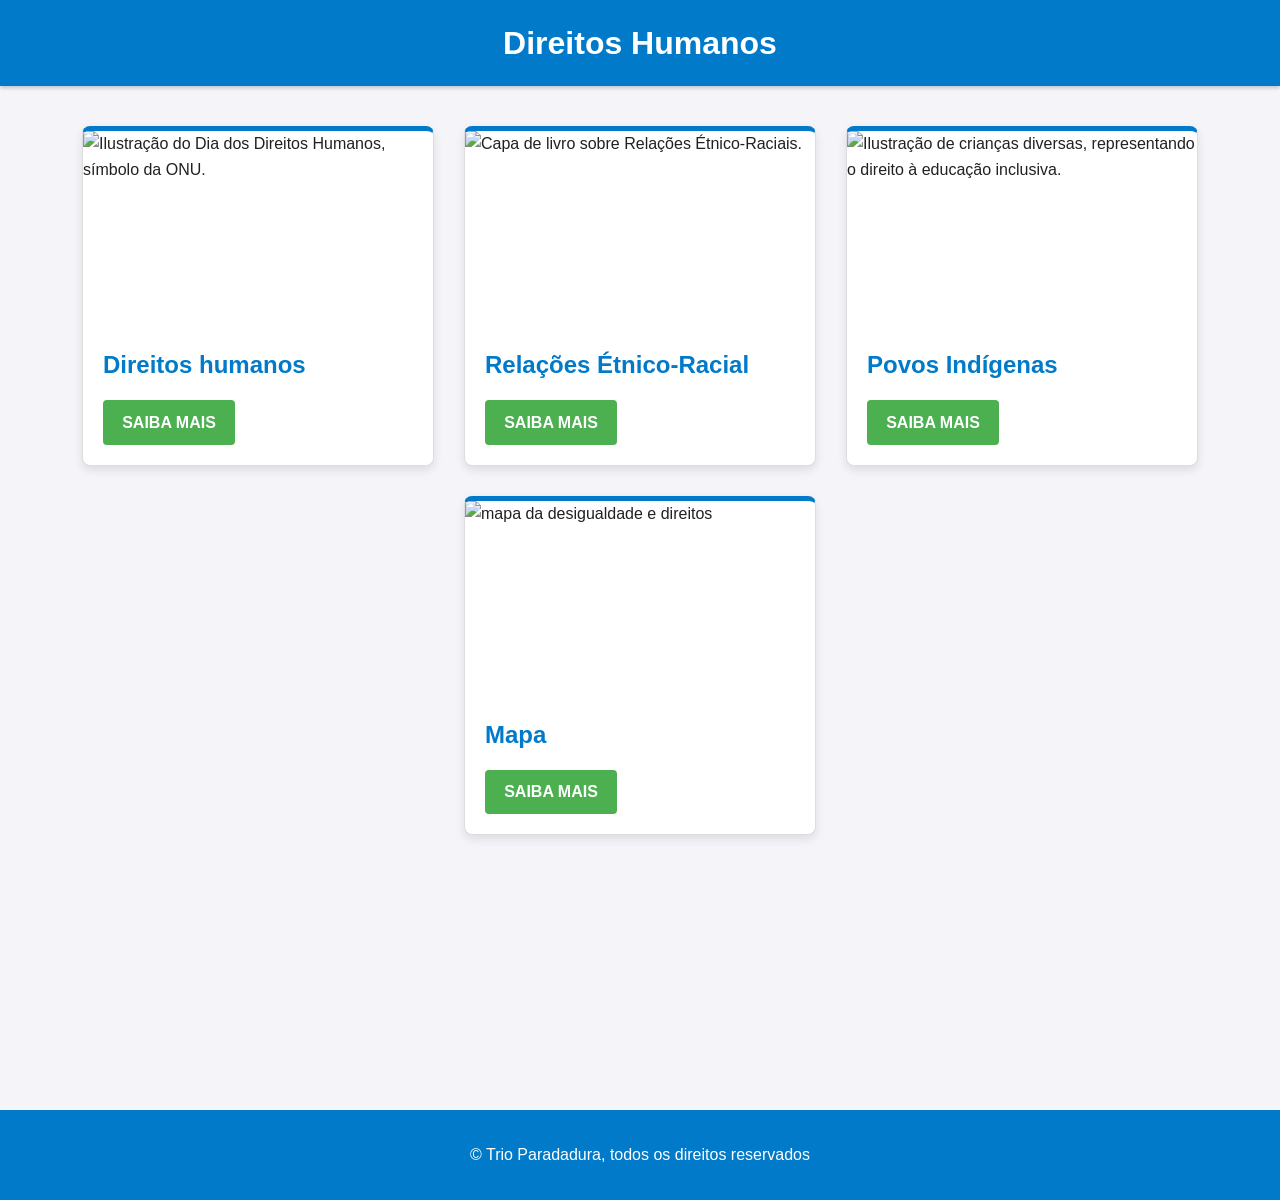
==== index.html @ 5294fbdb "feat: adiciona site completo Direitos Humanos (Trio Paradadura)" ====
<!DOCTYPE html>
<html lang="pt-br">
  <head>
    <meta charset="UTF-8">
    <meta name="viewport" content="width=device-width, initial-scale=1.0">
    <meta name="description" content="Informações e recursos essenciais sobre os Direitos Humanos, Declaração Universal, Igualdade Racial e Direito à Educação.">
    <title>Direitos Humanos - Informações e Recursos</title>
    <link rel="stylesheet" href="index.css">
  </head>
  <body>
    <header role="banner">
      <h1>Direitos Humanos</h1>
      <nav aria-label="Navegação Principal">
       
      </nav>
    </header>

    <main role="main">
      <section class="cards-container" aria-labelledby="secao-principais-temas">
        <h2 id="secao-principais-temas" class="visually-hidden">Temas em Destaque</h2>
        
        <article class="card">
          <img 
            src="https://tse1.explicit.bing.net/th/id/OIP.Rp8QktUYe63lGJ4rVjRVVQHaHa?w=1200&h=1200&rs=1&pid=ImgDetMain&o=7&rm=3" 
            alt="Ilustração do Dia dos Direitos Humanos, símbolo da ONU." 
            loading="lazy"
          >
          <div class="card-content">
            <h2>Direitos humanos</h2>
            
            <a href="direitos.html">Saiba Mais </a>
          </div>
        </article>

        <article class="card">
          <img 
            src="https://encrypted-tbn0.gstatic.com/images?q=tbn:ANd9GcRUyNJ7vkSyk8iWYNZDeDu0KNaL62YWshxiQw&s" 
            alt="Capa de livro sobre Relações Étnico-Raciais."
            loading="lazy"
          >
          <div class="card-content">
            <h2>Relações Étnico-Racial</h2>
           
            <a href="raciais.html">Saiba Mais </a>
          </div>
        </article>

        <article class="card">
          <img 
            src="https://i.ytimg.com/vi/VzjQEIKrkp8/hq720.jpg?sqp=-oaymwEhCK4FEIIDSFryq4qpAxMIARUAAAAAGAElAADIQj0AgKJD&rs=AOn4CLDTKQAvPTYVFEwZXz7iQm8dHsY8Jw" 
            alt="Ilustração de crianças diversas, representando o direito à educação inclusiva."
            loading="lazy"
          >
          <div class="card-content">
            <h2>Povos Indígenas</h2>
            
            <a href="indio.html">Saiba Mais </a>
          </div>
        </article>
        
        <article class="card">
          <img src="direito.jpg" 
            alt="mapa da desigualdade e direitos"
            loading="lazy"
          >
          <div class="card-content">
            <h2>Mapa</h2>
            
            <a href="mapa.html">Saiba Mais </a>
          </div>
        </article>
        
      </section>
    </main>
    
    <footer role="contentinfo">
      <p>&copy; Trio Paradadura, todos os direitos reservados</p>
    </footer>
  </body>
</html>
---- index.css ----
:root {
    --cor-principal: #007AC9;
    --cor-acento: #4CAF50;
    --cor-acento-hover: #388E3C;
    
    --cor-fundo-claro: #FFFFFF;
    --cor-fundo-suave: #f4f4f9;
    --cor-texto: #212121;
    --cor-borda-card: #ddd;
}

body {
    font-family: 'Helvetica Neue', Arial, sans-serif;
    background-color: var(--cor-fundo-suave);
    color: var(--cor-texto);
    line-height: 1.6;
    margin: 0;
    padding: 0;
}

h1, h2 {
    color: var(--cor-texto);
    line-height: 1.2;
}

.visually-hidden {
    position: absolute;
    width: 1px;
    height: 1px;
    padding: 0;
    margin: -1px;
    overflow: hidden;
    clip: rect(0, 0, 0, 0);
    white-space: nowrap;
    border-width: 0;
}

header {
    background-color: var(--cor-principal);
    color: var(--cor-fundo-claro);
    padding: 1.5em 20px;
    text-align: center;
    box-shadow: 0 2px 4px rgba(0, 0, 0, 0.2);
}

header h1 {
    color: var(--cor-fundo-claro);
    margin: 0;
    font-size: 2em;
}

nav a {
    color: var(--cor-fundo-claro);
    text-decoration: none;
    font-weight: bold;
    padding: 0.5em 1em;
    display: inline-block;
    transition: color 0.3s, background-color 0.3s;
    border-radius: 4px;
}

nav a:hover {
    color: var(--cor-acento);
    background-color: rgba(255, 255, 255, 0.1);
}

.cards-container {
    display: flex;
    flex-wrap: wrap;
    gap: 30px;
    justify-content: center;
    padding: 40px 20px;
}

.card {
    flex: 1 1 300px;
    max-width: 350px;
    
    background-color: var(--cor-fundo-claro);
    border: 1px solid var(--cor-borda-card);
    border-radius: 8px;
    box-shadow: 0 4px 10px rgba(0, 0, 0, 0.1);
    overflow: hidden;
    transition: transform 0.3s, box-shadow 0.3s;
    
    border-top: 5px solid var(--cor-principal);
}

.card:hover {
    transform: translateY(-5px);
    box-shadow: 0 8px 20px rgba(0, 0, 0, 0.15);
}

.card img {
    width: 100%;
    height: 200px;
    object-fit: cover;
    display: block;
}

.card-content {
    padding: 20px;
}

.card-content h2 {
    margin-top: 0;
    color: var(--cor-principal);
    font-size: 1.5em;
}

.card-content p {
    margin-bottom: 15px;
}

.card-content a {
    display: inline-block;
    background-color: var(--cor-acento);
    color: var(--cor-fundo-claro);
    padding: 0.6em 1.2em;
    border-radius: 4px;
    text-decoration: none;
    font-weight: bold;
    text-transform: uppercase;
    transition: background-color 0.3s;
}

.card-content a:hover {
    background-color: var(--cor-acento-hover);
}

footer {
    background-color: var(--cor-principal);
    color: var(--cor-fundo-claro);
    text-align: center;
    padding: 1em 0;
    margin-top: 235px;
}
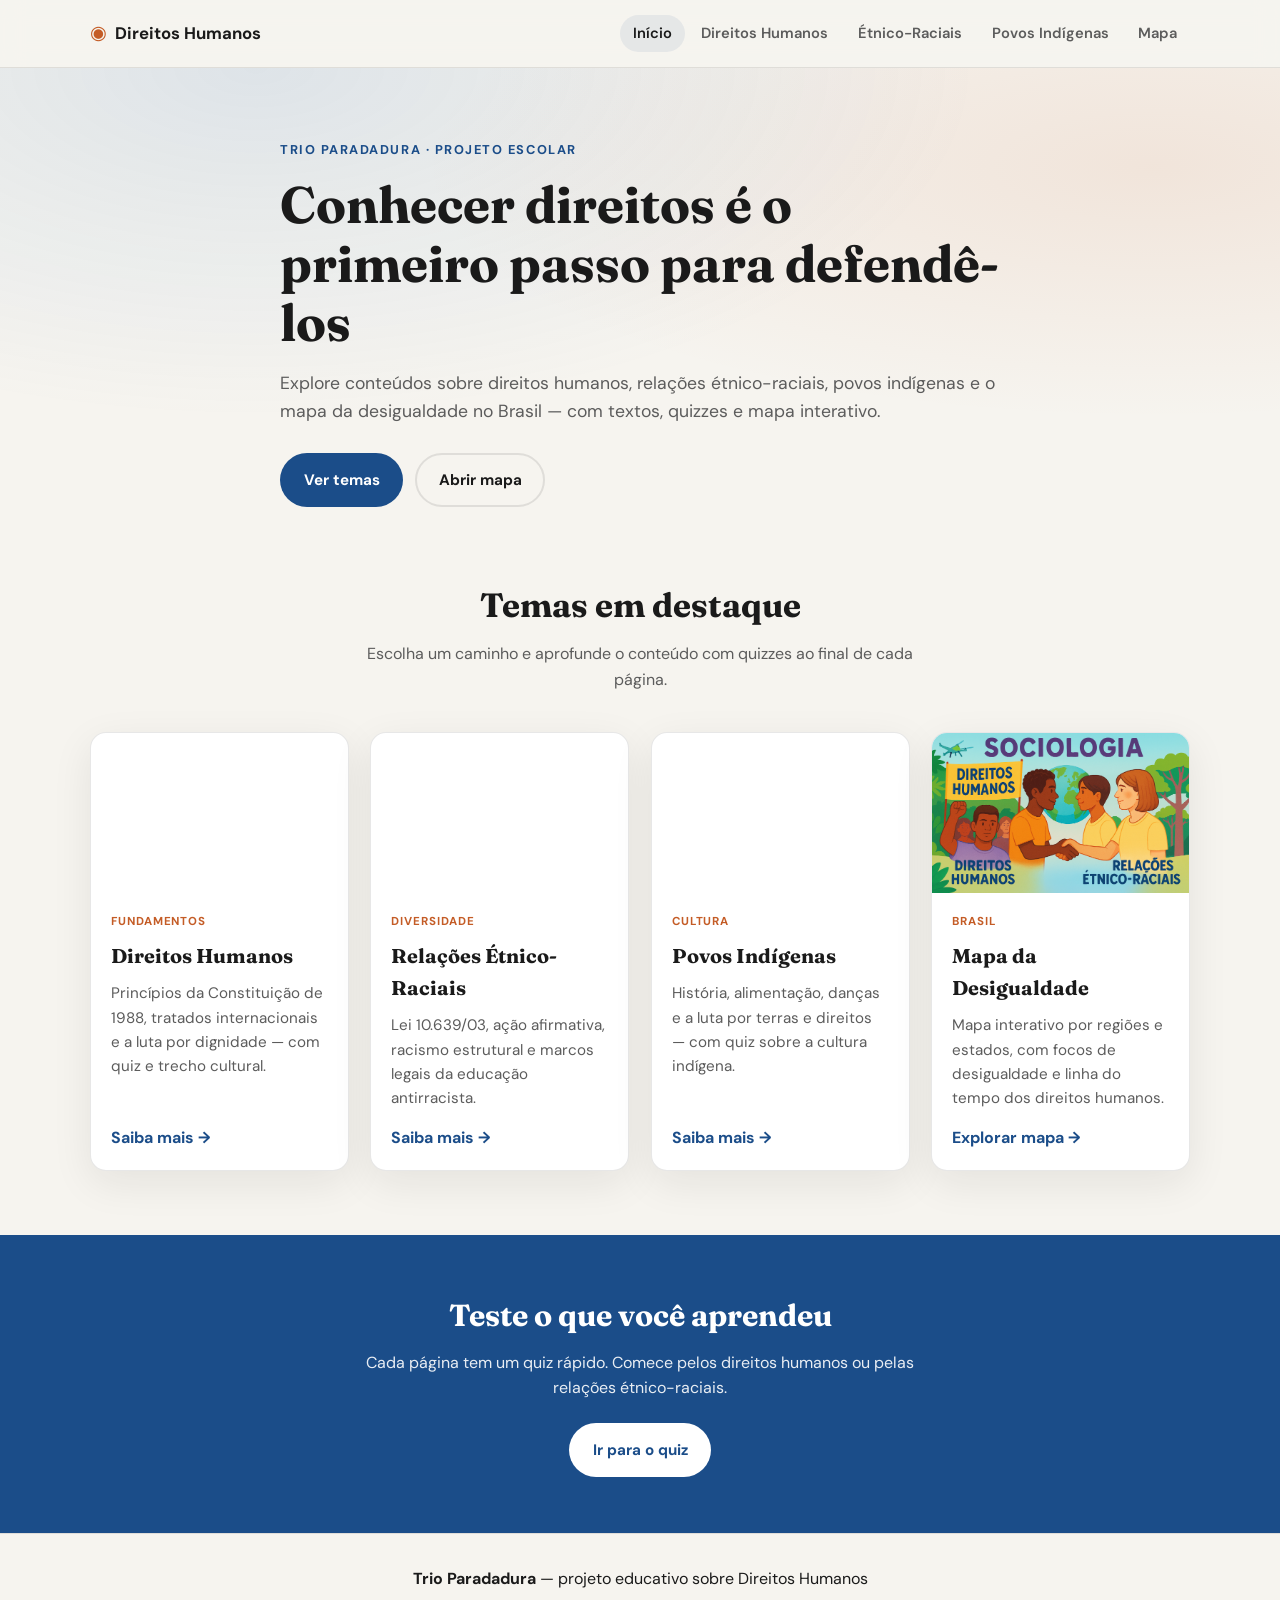
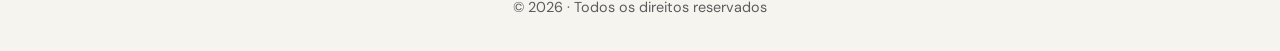
==== commit 509a3eae: "feat: upgrade visual — home moderna, nav unificada e mapa aprimorado" ====
--- a/index.html
+++ b/index.html
@@ -1,80 +1,118 @@
 <!DOCTYPE html>
-<html lang="pt-br">
-  <head>
-    <meta charset="UTF-8">
-    <meta name="viewport" content="width=device-width, initial-scale=1.0">
-    <meta name="description" content="Informações e recursos essenciais sobre os Direitos Humanos, Declaração Universal, Igualdade Racial e Direito à Educação.">
-    <title>Direitos Humanos - Informações e Recursos</title>
-    <link rel="stylesheet" href="index.css">
-  </head>
-  <body>
-    <header role="banner">
-      <h1>Direitos Humanos</h1>
-      <nav aria-label="Navegação Principal">
-       
+<html lang="pt-BR">
+<head>
+  <meta charset="UTF-8">
+  <meta name="viewport" content="width=device-width, initial-scale=1.0">
+  <meta name="description" content="Site educativo sobre Direitos Humanos, relações étnico-raciais, povos indígenas e desigualdade no Brasil — Trio Paradadura.">
+  <title>Direitos Humanos | Trio Paradadura</title>
+  <link rel="preconnect" href="https://fonts.googleapis.com">
+  <link rel="preconnect" href="https://fonts.gstatic.com" crossorigin>
+  <link href="https://fonts.googleapis.com/css2?family=DM+Sans:wght@400;500;600;700&family=Fraunces:opsz,wght@9..144,600;9..144,700&display=swap" rel="stylesheet">
+  <link rel="stylesheet" href="index.css">
+</head>
+<body>
+  <header class="site-header">
+    <div class="container header-inner">
+      <a href="index.html" class="brand">
+        <span class="brand-mark">◉</span>
+        <span>Direitos Humanos</span>
+      </a>
+      <nav class="nav" id="nav" aria-label="Principal">
+        <a href="index.html" class="nav-link is-active">Início</a>
+        <a href="direitos.html" class="nav-link">Direitos Humanos</a>
+        <a href="raciais.html" class="nav-link">Étnico-Raciais</a>
+        <a href="indio.html" class="nav-link">Povos Indígenas</a>
+        <a href="mapa.html" class="nav-link">Mapa</a>
       </nav>
-    </header>
+      <button class="menu-btn" id="menu-btn" aria-label="Abrir menu" type="button">
+        <span></span><span></span><span></span>
+      </button>
+    </div>
+  </header>
 
-    <main role="main">
-      <section class="cards-container" aria-labelledby="secao-principais-temas">
-        <h2 id="secao-principais-temas" class="visually-hidden">Temas em Destaque</h2>
-        
+  <section class="hero">
+    <div class="container hero-inner">
+      <p class="eyebrow">Trio Paradadura · Projeto escolar</p>
+      <h1>Conhecer direitos é o primeiro passo para defendê-los</h1>
+      <p class="hero-text">Explore conteúdos sobre direitos humanos, relações étnico-raciais, povos indígenas e o mapa da desigualdade no Brasil — com textos, quizzes e mapa interativo.</p>
+      <div class="hero-actions">
+        <a class="btn btn-primary" href="#temas">Ver temas</a>
+        <a class="btn btn-ghost" href="mapa.html">Abrir mapa</a>
+      </div>
+    </div>
+  </section>
+
+  <main id="temas">
+    <div class="container">
+      <header class="section-head">
+        <h2>Temas em destaque</h2>
+        <p>Escolha um caminho e aprofunde o conteúdo com quizzes ao final de cada página.</p>
+      </header>
+
+      <div class="cards">
         <article class="card">
-          <img 
-            src="https://tse1.explicit.bing.net/th/id/OIP.Rp8QktUYe63lGJ4rVjRVVQHaHa?w=1200&h=1200&rs=1&pid=ImgDetMain&o=7&rm=3" 
-            alt="Ilustração do Dia dos Direitos Humanos, símbolo da ONU." 
-            loading="lazy"
-          >
-          <div class="card-content">
-            <h2>Direitos humanos</h2>
-            
-            <a href="direitos.html">Saiba Mais </a>
+          <div class="card-media" style="background-image:url('https://images.unsplash.com/photo-1593113598332-cd288d649433?w=800&h=500&fit=crop')"></div>
+          <div class="card-body">
+            <span class="tag">Fundamentos</span>
+            <h3>Direitos Humanos</h3>
+            <p>Princípios da Constituição de 1988, tratados internacionais e a luta por dignidade — com quiz e trecho cultural.</p>
+            <a class="card-link" href="direitos.html">Saiba mais →</a>
           </div>
         </article>
 
         <article class="card">
-          <img 
-            src="https://encrypted-tbn0.gstatic.com/images?q=tbn:ANd9GcRUyNJ7vkSyk8iWYNZDeDu0KNaL62YWshxiQw&s" 
-            alt="Capa de livro sobre Relações Étnico-Raciais."
-            loading="lazy"
-          >
-          <div class="card-content">
-            <h2>Relações Étnico-Racial</h2>
-           
-            <a href="raciais.html">Saiba Mais </a>
+          <div class="card-media" style="background-image:url('https://images.unsplash.com/photo-1529156069898-49953e39b3ac?w=800&h=500&fit=crop')"></div>
+          <div class="card-body">
+            <span class="tag">Diversidade</span>
+            <h3>Relações Étnico-Raciais</h3>
+            <p>Lei 10.639/03, ação afirmativa, racismo estrutural e marcos legais da educação antirracista.</p>
+            <a class="card-link" href="raciais.html">Saiba mais →</a>
           </div>
         </article>
 
         <article class="card">
-          <img 
-            src="https://i.ytimg.com/vi/VzjQEIKrkp8/hq720.jpg?sqp=-oaymwEhCK4FEIIDSFryq4qpAxMIARUAAAAAGAElAADIQj0AgKJD&rs=AOn4CLDTKQAvPTYVFEwZXz7iQm8dHsY8Jw" 
-            alt="Ilustração de crianças diversas, representando o direito à educação inclusiva."
-            loading="lazy"
-          >
-          <div class="card-content">
-            <h2>Povos Indígenas</h2>
-            
-            <a href="indio.html">Saiba Mais </a>
+          <div class="card-media" style="background-image:url('https://images.unsplash.com/photo-1506905925346-21bda4d32df4?w=800&h=500&fit=crop')"></div>
+          <div class="card-body">
+            <span class="tag">Cultura</span>
+            <h3>Povos Indígenas</h3>
+            <p>História, alimentação, danças e a luta por terras e direitos — com quiz sobre a cultura indígena.</p>
+            <a class="card-link" href="indio.html">Saiba mais →</a>
           </div>
         </article>
-        
+
         <article class="card">
-          <img src="direito.jpg" 
-            alt="mapa da desigualdade e direitos"
-            loading="lazy"
-          >
-          <div class="card-content">
-            <h2>Mapa</h2>
-            
-            <a href="mapa.html">Saiba Mais </a>
+          <div class="card-media card-media-local" style="background-image:url('direito.jpg')"></div>
+          <div class="card-body">
+            <span class="tag">Brasil</span>
+            <h3>Mapa da Desigualdade</h3>
+            <p>Mapa interativo por regiões e estados, com focos de desigualdade e linha do tempo dos direitos humanos.</p>
+            <a class="card-link" href="mapa.html">Explorar mapa →</a>
           </div>
         </article>
-        
-      </section>
-    </main>
-    
-    <footer role="contentinfo">
-      <p>&copy; Trio Paradadura, todos os direitos reservados</p>
-    </footer>
-  </body>
+      </div>
+    </div>
+  </main>
+
+  <section class="cta">
+    <div class="container cta-inner">
+      <h2>Teste o que você aprendeu</h2>
+      <p>Cada página tem um quiz rápido. Comece pelos direitos humanos ou pelas relações étnico-raciais.</p>
+      <a class="btn btn-primary" href="direitos.html">Ir para o quiz</a>
+    </div>
+  </section>
+
+  <footer class="site-footer">
+    <div class="container">
+      <p><strong>Trio Paradadura</strong> — projeto educativo sobre Direitos Humanos</p>
+      <p class="muted">© 2026 · Todos os direitos reservados</p>
+    </div>
+  </footer>
+
+  <script>
+    const btn = document.getElementById('menu-btn');
+    const nav = document.getElementById('nav');
+    btn?.addEventListener('click', () => nav.classList.toggle('is-open'));
+    nav?.querySelectorAll('a').forEach(a => a.addEventListener('click', () => nav.classList.remove('is-open')));
+  </script>
+</body>
 </html>
--- a/index.css
+++ b/index.css
@@ -1,137 +1,312 @@
 :root {
-    --cor-principal: #007AC9;
-    --cor-acento: #4CAF50;
-    --cor-acento-hover: #388E3C;
-    
-    --cor-fundo-claro: #FFFFFF;
-    --cor-fundo-suave: #f4f4f9;
-    --cor-texto: #212121;
-    --cor-borda-card: #ddd;
-}
+  --bg: #f6f4ef;
+  --surface: #ffffff;
+  --ink: #1a1a1a;
+  --muted: #5c5c5c;
+  --primary: #1b4d89;
+  --primary-2: #2f6fb5;
+  --accent: #c45c26;
+  --line: rgba(26, 26, 26, 0.1);
+  --radius: 16px;
+  --shadow: 0 12px 40px rgba(26, 26, 26, 0.08);
+  --font: "DM Sans", system-ui, sans-serif;
+  --display: "Fraunces", Georgia, serif;
+  --header-h: 68px;
+}
+
+*, *::before, *::after { box-sizing: border-box; margin: 0; padding: 0; }
+
+html { scroll-behavior: smooth; }
 
 body {
-    font-family: 'Helvetica Neue', Arial, sans-serif;
-    background-color: var(--cor-fundo-suave);
-    color: var(--cor-texto);
-    line-height: 1.6;
-    margin: 0;
-    padding: 0;
-}
-
-h1, h2 {
-    color: var(--cor-texto);
-    line-height: 1.2;
-}
-
-.visually-hidden {
+  font-family: var(--font);
+  background: var(--bg);
+  color: var(--ink);
+  line-height: 1.6;
+  min-height: 100vh;
+}
+
+a { color: inherit; text-decoration: none; }
+img { max-width: 100%; display: block; }
+
+.container {
+  width: min(1100px, 92%);
+  margin-inline: auto;
+}
+
+/* Header */
+.site-header {
+  position: sticky;
+  top: 0;
+  z-index: 50;
+  height: var(--header-h);
+  background: rgba(246, 244, 239, 0.9);
+  backdrop-filter: blur(12px);
+  border-bottom: 1px solid var(--line);
+}
+
+.header-inner {
+  height: 100%;
+  display: flex;
+  align-items: center;
+  gap: 1rem;
+}
+
+.brand {
+  display: flex;
+  align-items: center;
+  gap: 0.5rem;
+  font-weight: 700;
+  font-size: 1.05rem;
+}
+
+.brand-mark { color: var(--accent); font-size: 1.2rem; }
+
+.nav {
+  margin-left: auto;
+  display: flex;
+  gap: 0.25rem;
+}
+
+.nav-link {
+  padding: 0.45rem 0.8rem;
+  border-radius: 999px;
+  font-size: 0.92rem;
+  font-weight: 600;
+  color: var(--muted);
+  transition: 0.2s ease;
+}
+
+.nav-link:hover,
+.nav-link.is-active {
+  color: var(--ink);
+  background: rgba(27, 77, 137, 0.08);
+}
+
+.menu-btn {
+  display: none;
+  flex-direction: column;
+  gap: 5px;
+  background: none;
+  border: none;
+  cursor: pointer;
+  margin-left: auto;
+  padding: 0.35rem;
+}
+
+.menu-btn span {
+  width: 22px;
+  height: 2px;
+  background: var(--ink);
+  border-radius: 2px;
+}
+
+/* Hero */
+.hero {
+  padding: 4.5rem 0 3.5rem;
+  background:
+    radial-gradient(ellipse at 20% 0%, rgba(47, 111, 181, 0.12), transparent 50%),
+    radial-gradient(ellipse at 90% 20%, rgba(196, 92, 38, 0.1), transparent 45%);
+}
+
+.hero-inner { max-width: 720px; }
+
+.eyebrow {
+  font-size: 0.8rem;
+  font-weight: 700;
+  letter-spacing: 0.12em;
+  text-transform: uppercase;
+  color: var(--primary);
+  margin-bottom: 1rem;
+}
+
+.hero h1 {
+  font-family: var(--display);
+  font-size: clamp(2rem, 5vw, 3.2rem);
+  line-height: 1.15;
+  margin-bottom: 1rem;
+}
+
+.hero-text {
+  color: var(--muted);
+  font-size: 1.1rem;
+  margin-bottom: 1.75rem;
+}
+
+.hero-actions {
+  display: flex;
+  flex-wrap: wrap;
+  gap: 0.75rem;
+}
+
+.btn {
+  display: inline-flex;
+  align-items: center;
+  justify-content: center;
+  padding: 0.8rem 1.35rem;
+  border-radius: 999px;
+  font-weight: 700;
+  font-size: 0.95rem;
+  border: 2px solid transparent;
+  transition: 0.2s ease;
+}
+
+.btn-primary {
+  background: var(--primary);
+  color: #fff;
+}
+
+.btn-primary:hover { background: var(--primary-2); }
+
+.btn-ghost {
+  border-color: var(--line);
+  color: var(--ink);
+}
+
+.btn-ghost:hover {
+  border-color: var(--primary);
+  color: var(--primary);
+}
+
+/* Cards */
+main { padding: 1rem 0 4rem; }
+
+.section-head {
+  text-align: center;
+  max-width: 560px;
+  margin: 0 auto 2.5rem;
+}
+
+.section-head h2 {
+  font-family: var(--display);
+  font-size: clamp(1.6rem, 3vw, 2.1rem);
+  margin-bottom: 0.5rem;
+}
+
+.section-head p { color: var(--muted); }
+
+.cards {
+  display: grid;
+  grid-template-columns: repeat(auto-fill, minmax(240px, 1fr));
+  gap: 1.35rem;
+}
+
+.card {
+  background: var(--surface);
+  border-radius: var(--radius);
+  overflow: hidden;
+  border: 1px solid var(--line);
+  box-shadow: var(--shadow);
+  display: flex;
+  flex-direction: column;
+  transition: transform 0.25s ease, box-shadow 0.25s ease;
+}
+
+.card:hover {
+  transform: translateY(-6px);
+  box-shadow: 0 18px 50px rgba(26, 26, 26, 0.12);
+}
+
+.card-media {
+  height: 160px;
+  background-size: cover;
+  background-position: center;
+}
+
+.card-body {
+  padding: 1.25rem;
+  display: flex;
+  flex-direction: column;
+  gap: 0.55rem;
+  flex: 1;
+}
+
+.tag {
+  font-size: 0.72rem;
+  font-weight: 700;
+  letter-spacing: 0.08em;
+  text-transform: uppercase;
+  color: var(--accent);
+}
+
+.card-body h3 {
+  font-family: var(--display);
+  font-size: 1.25rem;
+}
+
+.card-body p {
+  color: var(--muted);
+  font-size: 0.95rem;
+  flex: 1;
+}
+
+.card-link {
+  font-weight: 700;
+  color: var(--primary);
+  margin-top: 0.35rem;
+}
+
+.card-link:hover { color: var(--accent); }
+
+/* CTA */
+.cta {
+  background: var(--primary);
+  color: #fff;
+  padding: 3.5rem 0;
+}
+
+.cta-inner {
+  text-align: center;
+  max-width: 560px;
+}
+
+.cta h2 {
+  font-family: var(--display);
+  font-size: 1.9rem;
+  margin-bottom: 0.6rem;
+}
+
+.cta p {
+  opacity: 0.9;
+  margin-bottom: 1.4rem;
+}
+
+.cta .btn-primary {
+  background: #fff;
+  color: var(--primary);
+}
+
+.cta .btn-primary:hover {
+  background: #f0f4f8;
+}
+
+/* Footer */
+.site-footer {
+  padding: 2rem 0;
+  text-align: center;
+  border-top: 1px solid var(--line);
+}
+
+.site-footer .muted {
+  color: var(--muted);
+  font-size: 0.9rem;
+  margin-top: 0.25rem;
+}
+
+@media (max-width: 800px) {
+  .menu-btn { display: flex; }
+
+  .nav {
+    display: none;
     position: absolute;
-    width: 1px;
-    height: 1px;
-    padding: 0;
-    margin: -1px;
-    overflow: hidden;
-    clip: rect(0, 0, 0, 0);
-    white-space: nowrap;
-    border-width: 0;
-}
-
-header {
-    background-color: var(--cor-principal);
-    color: var(--cor-fundo-claro);
-    padding: 1.5em 20px;
-    text-align: center;
-    box-shadow: 0 2px 4px rgba(0, 0, 0, 0.2);
-}
-
-header h1 {
-    color: var(--cor-fundo-claro);
-    margin: 0;
-    font-size: 2em;
-}
-
-nav a {
-    color: var(--cor-fundo-claro);
-    text-decoration: none;
-    font-weight: bold;
-    padding: 0.5em 1em;
-    display: inline-block;
-    transition: color 0.3s, background-color 0.3s;
-    border-radius: 4px;
-}
-
-nav a:hover {
-    color: var(--cor-acento);
-    background-color: rgba(255, 255, 255, 0.1);
-}
-
-.cards-container {
-    display: flex;
-    flex-wrap: wrap;
-    gap: 30px;
-    justify-content: center;
-    padding: 40px 20px;
-}
-
-.card {
-    flex: 1 1 300px;
-    max-width: 350px;
-    
-    background-color: var(--cor-fundo-claro);
-    border: 1px solid var(--cor-borda-card);
-    border-radius: 8px;
-    box-shadow: 0 4px 10px rgba(0, 0, 0, 0.1);
-    overflow: hidden;
-    transition: transform 0.3s, box-shadow 0.3s;
-    
-    border-top: 5px solid var(--cor-principal);
-}
-
-.card:hover {
-    transform: translateY(-5px);
-    box-shadow: 0 8px 20px rgba(0, 0, 0, 0.15);
-}
-
-.card img {
-    width: 100%;
-    height: 200px;
-    object-fit: cover;
-    display: block;
-}
-
-.card-content {
-    padding: 20px;
-}
-
-.card-content h2 {
-    margin-top: 0;
-    color: var(--cor-principal);
-    font-size: 1.5em;
-}
-
-.card-content p {
-    margin-bottom: 15px;
-}
-
-.card-content a {
-    display: inline-block;
-    background-color: var(--cor-acento);
-    color: var(--cor-fundo-claro);
-    padding: 0.6em 1.2em;
-    border-radius: 4px;
-    text-decoration: none;
-    font-weight: bold;
-    text-transform: uppercase;
-    transition: background-color 0.3s;
-}
-
-.card-content a:hover {
-    background-color: var(--cor-acento-hover);
-}
-
-footer {
-    background-color: var(--cor-principal);
-    color: var(--cor-fundo-claro);
-    text-align: center;
-    padding: 1em 0;
-    margin-top: 235px;
-}
+    top: var(--header-h);
+    left: 0;
+    right: 0;
+    background: var(--bg);
+    flex-direction: column;
+    padding: 1rem;
+    border-bottom: 1px solid var(--line);
+  }
+
+  .nav.is-open { display: flex; }
+}
